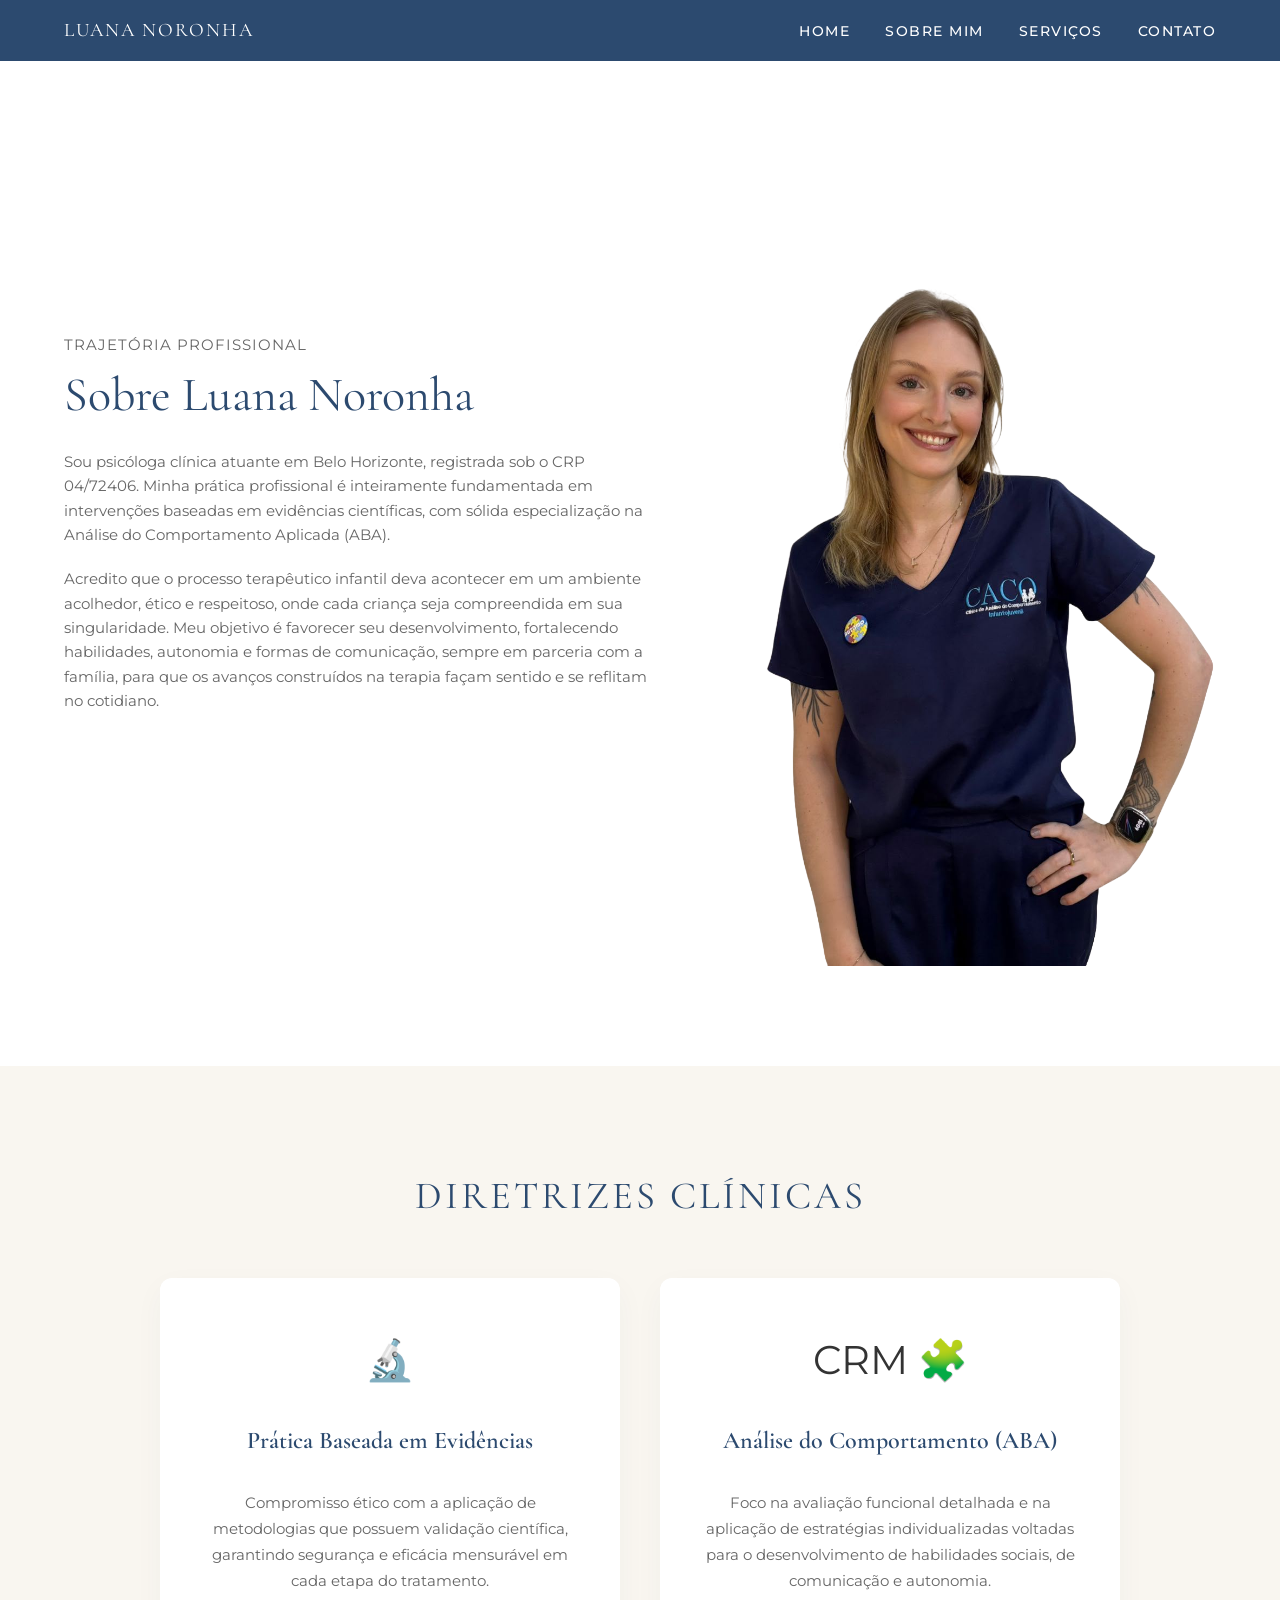
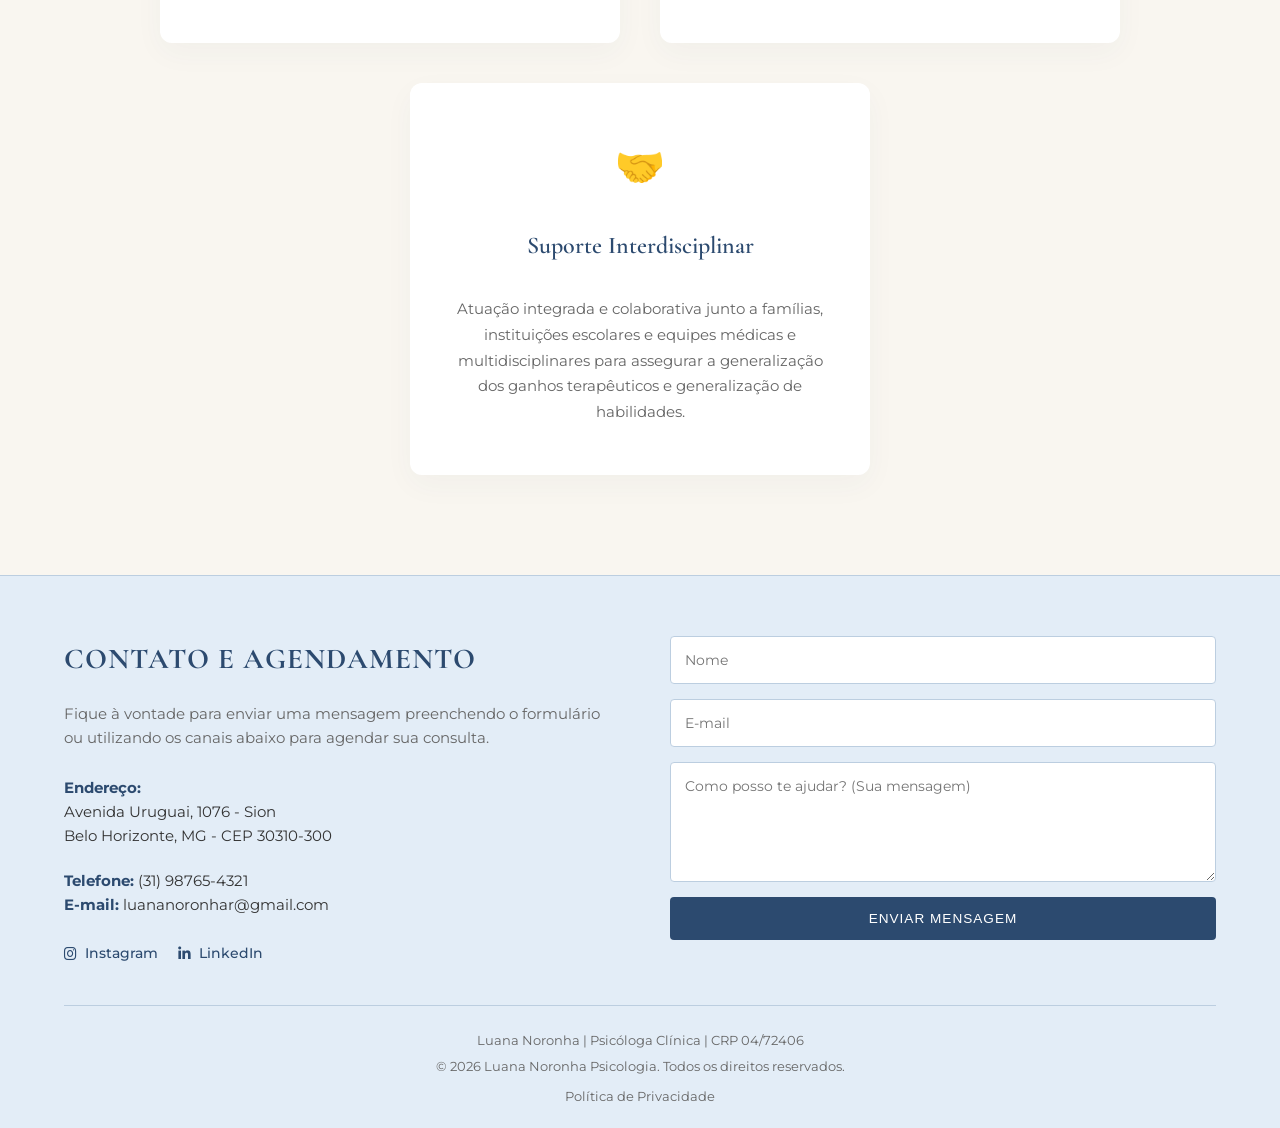
==== saibaMais.html @ 75915473 "Add files via upload" ====
<!doctype html>
<html lang="pt-BR">
  <head>
    <meta charset="UTF-8" />
    <meta name="viewport" content="width=device-width, initial-scale=1.0" />
    <title>Sobre Mim | Luana Noronha - Psicóloga Clínica</title>
    <link rel="preconnect" href="https://fonts.googleapis.com" />
    <link rel="preconnect" href="https://fonts.gstatic.com" crossorigin />
    <link rel="icon" type="image/png" href="assets/logo.png" />
    <link
      href="https://fonts.googleapis.com/css2?family=Cormorant+Garamond:ital,wght@0,400;0,600;1,400&family=Montserrat:wght@300;400;500;600&display=swap"
      rel="stylesheet"
    />
    <link
      rel="stylesheet"
      href="https://cdnjs.cloudflare.com/ajax/libs/font-awesome/6.5.1/css/all.min.css"
    />
    <link rel="stylesheet" href="https://unpkg.com/aos@next/dist/aos.css" />
    <link rel="stylesheet" href="style.css" />
  </head>
  <body>
    <header>
      <div class="nav-container">
        <a href="index.html" class="logo-text">LUANA NORONHA</a>

        <button class="menu-toggle" aria-label="Abrir menu">
          <i class="fas fa-bars"></i>
        </button>

        <nav class="nav-menu">
          <ul>
            <li><a href="index.html">HOME</a></li>
            <li><a href="saibaMais.html">SOBRE MIM</a></li>
            <li><a href="index.html#servicos">SERVIÇOS</a></li>
            <li class="desktop-only"><a href="#contato">CONTATO</a></li>
          </ul>
        </nav>
      </div>
    </header>

    <section class="por-que-escolher">
      <div class="pq-container">
        <div
          class="pq-content"
          data-aos="fade-right"
          data-aos-delay="200"
          data-aos-duration="1000"
        >
          <div
            class="subtitle"
            style="
              margin-bottom: 10px;
              color: var(--text-muted);
              letter-spacing: 1px;
              font-size: 0.95rem;
            "
          >
            TRAJETÓRIA PROFISSIONAL
          </div>
          <h1
            style="
              font-size: 3rem;
              margin-bottom: 25px;
              font-family: var(--font-serif);
              font-weight: 400;
              color: var(--primary-blue);
              line-height: 1.2;
            "
          >
            Sobre Luana Noronha
          </h1>
          <p
            style="
              margin-bottom: 20px;
              color: var(--text-muted);
              font-size: 0.95rem;
            "
          >
            Sou psicóloga clínica atuante em Belo Horizonte, registrada sob o
            CRP 04/72406. Minha prática profissional é inteiramente fundamentada
            em intervenções baseadas em evidências científicas, com sólida
            especialização na Análise do Comportamento Aplicada (ABA).
          </p>
          <p
            style="
              margin-bottom: 20px;
              color: var(--text-muted);
              font-size: 0.95rem;
            "
          >
            Acredito que o processo terapêutico infantil deva acontecer em um
            ambiente acolhedor, ético e respeitoso, onde cada criança seja
            compreendida em sua singularidade. Meu objetivo é favorecer seu
            desenvolvimento, fortalecendo habilidades, autonomia e formas de
            comunicação, sempre em parceria com a família, para que os avanços
            construídos na terapia façam sentido e se reflitam no cotidiano.
          </p>
        </div>

        <div
          class="pq-image"
          data-aos="fade-left"
          data-aos-delay="400"
          data-aos-duration="1000"
        >
          <img
            src="assets/profile.png"
            alt="Luana Noronha em ambiente profissional"
          />
        </div>
      </div>
    </section>

    <section class="especialidades">
      <h2 class="section-title" data-aos="fade-up">Diretrizes Clínicas</h2>
      <div class="cards-grid">
        <div class="card" data-aos="fade-up" data-aos-delay="100">
          <span
            class="icon"
            style="font-size: 2.5rem; display: block; margin-bottom: 15px"
            >🔬</span
          >
          <h3>Prática Baseada em Evidências</h3>
          <p>
            Compromisso ético com a aplicação de metodologias que possuem
            validação científica, garantindo segurança e eficácia mensurável em
            cada etapa do tratamento.
          </p>
        </div>

        <div class="card" data-aos="fade-up" data-aos-delay="250">
          <span
            class="icon"
            style="font-size: 2.5rem; display: block; margin-bottom: 15px"
            >CRM 🧩</span
          >
          <h3>Análise do Comportamento (ABA)</h3>
          <p>
            Foco na avaliação funcional detalhada e na aplicação de estratégias
            individualizadas voltadas para o desenvolvimento de habilidades
            sociais, de comunicação e autonomia.
          </p>
        </div>

        <div class="card" data-aos="fade-up" data-aos-delay="400">
          <span
            class="icon"
            style="font-size: 2.5rem; display: block; margin-bottom: 15px"
            >🤝</span
          >
          <h3>Suporte Interdisciplinar</h3>
          <p>
            Atuação integrada e colaborativa junto a famílias, instituições
            escolares e equipes médicas e multidisciplinares para assegurar a
            generalização dos ganhos terapêuticos e generalização de
            habilidades.
          </p>
        </div>
      </div>
    </section>

    <footer id="contato">
      <div class="footer-container">
        <div class="footer-info" data-aos="fade-right" data-aos-delay="100">
          <h3>CONTATO E AGENDAMENTO</h3>
          <p class="footer-description">
            Fique à vontade para enviar uma mensagem preenchendo o formulário ou
            utilizando os canais abaixo para agendar sua consulta.
          </p>
          <div class="info-item">
            <strong>Endereço:</strong><br />
            Avenida Uruguai, 1076 - Sion<br />
            Belo Horizonte, MG - CEP 30310-300
          </div>
          <div class="info-item">
            <strong>Telefone:</strong> (31) 98765-4321<br />
            <strong>E-mail:</strong> luananoronhar@gmail.com
          </div>

          <div class="social-icons">
            <a
              href="https://www.instagram.com/psi.luananoronha/"
              target="_blank"
              rel="noopener noreferrer"
              class="social-desktop"
              title="Instagram"
            >
              <i class="fab fa-instagram"></i> Instagram
            </a>
            <a
              href="https://www.linkedin.com/in/luananoronhar"
              target="_blank"
              rel="noopener noreferrer"
              class="social-desktop"
              title="LinkedIn"
            >
              <i class="fab fa-linkedin-in"></i> LinkedIn
            </a>

            <a
              href="instagram://user?username=psi.luananoronha"
              class="social-mobile"
            >
              <i class="fab fa-instagram"></i> Instagram
            </a>
            <a href="linkedin://profile/luananoronhar" class="social-mobile">
              <i class="fab fa-linkedin-in"></i> LinkedIn
            </a>
          </div>
        </div>

        <div
          class="footer-form-wrapper"
          data-aos="fade-left"
          data-aos-delay="250"
        >
          <form
            id="formWhatsapp"
            class="form-contato desktop-only-form"
            action="#"
            method="POST"
          >
            <input type="text" id="nome" placeholder="Nome" required />
            <input type="email" id="email" placeholder="E-mail" required />
            <textarea
              id="mensagem"
              placeholder="Como posso te ajudar? (Sua mensagem)"
              rows="5"
              required
            ></textarea>
            <button type="submit" class="btn-agenda">Enviar Mensagem</button>
          </form>

          <div class="footer-wpp-box mobile-only-box">
            <h3>AGENDAMENTO IMEDIATO</h3>
            <p>
              Clique no botão abaixo para abrir diretamente o WhatsApp e iniciar
              o seu atendimento de forma rápida e segura.
            </p>
            <a
              href="https://wa.me/5531987654321?text=Olá,%20Dra.%20Luana.%20Gostaria%20de%20saber%20mais%20sobre%20as%20consultas."
              target="_blank"
              rel="noopener noreferrer"
              class="btn-footer-wpp"
            >
              <i class="fab fa-whatsapp"></i> MARCAR CONSULTA VIA WHATSAPP
            </a>
          </div>
        </div>
      </div>

      <div class="footer-bottom">
        <p>Luana Noronha | Psicóloga Clínica | CRP 04/72406</p>
        <p>© 2026 Luana Noronha Psicologia. Todos os direitos reservados.</p>
        <div class="footer-links">
          <a href="#">Política de Privacidade</a>
        </div>
      </div>
    </footer>

    <script src="https://unpkg.com/aos@next/dist/aos.js"></script>
    <script src="app.js"></script>
  </body>
</html>
---- style.css ----
/* ==========================================================================
   1. CONFIGURAÇÕES GERAIS / CORES / TIPOGRAFIA
   ========================================================================== */
:root {
  --bg-light: #f9f6f0; /* Creme de fundo principal */
  --bg-blue: #e3edf7; /* Azul claro das seções secundárias */
  --primary-blue: #2c4a6f; /* Azul escuro institucional */
  --text-dark: #333333; /* Texto principal */
  --text-muted: #666666; /* Texto secundário */
  --white: #ffffff;
  --font-serif: "Cormorant Garamond", serif;
  --font-sans: "Montserrat", sans-serif;
}

* {
  margin: 0;
  padding: 0;
  box-sizing: border-box;
}

html,
body {
  overflow-x: hidden;
  width: 100%;
}

html {
  scroll-behavior: smooth;
  /* Cria uma folga no topo para links âncora, compensando a altura do header fixo */
  scroll-padding-top: 100px;
}

body {
  font-family: var(--font-sans);
  background-color: var(--bg-light);
  color: var(--text-dark);
  line-height: 1.6;
}

a {
  text-decoration: none;
  color: inherit;
}

img {
  max-width: 100%;
  height: auto;
  display: block;
}

/* ==========================================================================
   2. HEADER / NAVEGAÇÃO (DESKTOP PADRÃO)
   ========================================================================== */
header {
  background-color: var(--primary-blue);
  padding: 15px 5%;
  position: fixed;
  top: 0;
  left: 0;
  width: 100%;
  z-index: 1000;
  transition: all 0.4s cubic-bezier(0.25, 0.8, 0.25, 1);
}

.header-scrolled {
  padding: 10px 5%;
  box-shadow: 0 4px 20px rgba(44, 74, 111, 0.15);
  background-color: rgba(44, 74, 111, 0.95);
  backdrop-filter: blur(5px);
}

.nav-container {
  max-width: 1200px;
  margin: 0 auto;
  display: flex;
  justify-content: space-between;
  align-items: center;
}

.logo-text {
  font-family: var(--font-serif);
  color: var(--white);
  font-size: 1.2rem;
  letter-spacing: 2px;
}

nav ul {
  display: flex;
  list-style: none;
  gap: 35px;
}

nav ul li a {
  color: var(--white);
  font-size: 0.9rem;
  font-weight: 500;
  letter-spacing: 1.5px;
  position: relative;
  transition: opacity 0.3s;
}

nav ul li a::after {
  content: "";
  position: absolute;
  width: 0;
  height: 2px;
  bottom: -4px;
  left: 0;
  background-color: var(--white);
  transition: width 0.3s ease;
}

nav ul li a:hover::after {
  width: 100%;
}

.menu-toggle,
.mobile-only-icon {
  display: none;
}

.btn-header {
  background-color: transparent;
  color: var(--white);
  border: 1px solid var(--white);
  padding: 8px 18px;
  font-size: 0.85rem;
  font-weight: 500;
  letter-spacing: 1px;
  border-radius: 0;
  position: relative;
  overflow: hidden;
  transition: all 0.3s cubic-bezier(0.25, 0.8, 0.25, 1);
}

.btn-header:hover {
  background-color: var(--white);
  color: var(--primary-blue);
}

/* ==========================================================================
   3. HERO SECTION (DESKTOP)
   ========================================================================== */
.hero {
  max-width: 1200px;
  margin: 0 auto;
  padding: 140px 5% 100px 5%;
  display: flex;
  align-items: center;
  gap: 80px;
  background-color: transparent !important;
}

.hero-image {
  flex: 1;
  display: flex;
  justify-content: center;
  background-color: transparent !important;
  background: none !important;
  box-shadow: none !important;
  border: none !important;
}

.hero-image img {
  width: 100%;
  max-width: 450px;
  display: block;
  background-color: transparent !important;
  background: none !important;
  border: 0 !important;
  box-shadow: none !important;
  filter: drop-shadow(0px 10px 20px rgba(44, 74, 111, 0.12)) !important;
}

.hero-content {
  flex: 1.2;
}

.hero-content h1 {
  font-family: var(--font-serif);
  font-size: 3.5rem;
  color: var(--primary-blue);
  font-weight: 400;
  line-height: 1.1;
  margin-bottom: 5px;
}

.hero-content .subtitle {
  font-size: 0.95rem;
  color: var(--text-muted);
  letter-spacing: 1px;
  margin-bottom: 25px;
}

.hero-content h2 {
  font-family: var(--font-serif);
  font-size: 2rem;
  color: var(--primary-blue);
  font-weight: 400;
  line-height: 1.3;
  margin-bottom: 20px;
}

.hero-content p {
  color: var(--text-muted);
  margin-bottom: 30px;
  font-size: 0.95rem;
}

.btn-primary {
  background-color: var(--primary-blue);
  color: var(--white);
  padding: 12px 35px;
  border-radius: 25px;
  font-size: 0.9rem;
  font-weight: 500;
  display: inline-block;
  position: relative;
  overflow: hidden;
  transition: all 0.3s cubic-bezier(0.25, 0.8, 0.25, 1);
}

.btn-primary:hover {
  background-color: #1e334f;
  transform: translateY(-2px);
}

/* ==========================================================================
   4. TÍTULOS DE SEÇÃO
   ========================================================================== */
.section-title {
  text-align: center;
  font-family: var(--font-serif);
  font-size: 2.4rem;
  color: var(--primary-blue);
  font-weight: 400;
  margin-bottom: 15px;
  text-transform: uppercase;
  letter-spacing: 3px;
}

/* ==========================================================================
   5. SEÇÃO: ESPECIALIDADES (TRIANGULAR DESKTOP)
   ========================================================================== */
.especialidades {
  max-width: 1200px;
  margin: 0 auto;
  padding: 100px 5%;
}

.cards-grid {
  display: flex;
  flex-wrap: wrap;
  justify-content: center;
  gap: 40px;
  margin-top: 50px;
  max-width: 1000px;
  margin-left: auto;
  margin-right: auto;
}

.card {
  background-color: var(--white);
  padding: 50px 35px;
  border-radius: 12px;
  text-align: center;
  box-shadow: 0 10px 30px rgba(44, 74, 111, 0.04);
  display: flex;
  flex-direction: column;
  gap: 15px;
  flex: 1 1 calc(50% - 20px);
  min-width: 340px;
  max-width: 460px;
  transition:
    transform 0.4s cubic-bezier(0.165, 0.84, 0.44, 1),
    box-shadow 0.4s cubic-bezier(0.165, 0.84, 0.44, 1);
}

.card:hover {
  transform: translateY(-8px);
  box-shadow: 0 12px 30px rgba(44, 74, 111, 0.1);
}

.card .icon {
  font-size: 2.5rem;
  margin-bottom: 15px;
  display: block;
}

.card h3 {
  font-family: var(--font-serif);
  font-size: 1.5rem;
  color: var(--primary-blue);
  margin-bottom: 15px;
  font-weight: 600;
}

.card p {
  color: var(--text-muted);
  font-size: 0.95rem;
  line-height: 1.7;
}

/* ==========================================================================
   6. SEÇÃO: POR QUE ESCOLHER
   ========================================================================== */
.por-que-escolher {
  background-color: var(--white);
  padding: 100px 5%;
}

.pq-container {
  max-width: 1200px;
  margin: 0 auto;
  display: flex;
  align-items: center;
  gap: 80px;
}

.pq-image {
  flex: 1;
}

.pq-image img {
  width: 100%;
  border-radius: 4px;
}

.pq-content {
  flex: 1.2;
}

.pq-content p {
  color: var(--text-muted);
  margin-bottom: 25px;
  font-size: 0.95rem;
}

.pq-list {
  list-style: none;
  display: flex;
  flex-direction: column;
  gap: 25px;
}

.pq-list li {
  font-size: 0.95rem;
}

.pq-list strong {
  color: var(--primary-blue);
  display: block;
  margin-bottom: 4px;
}

/* ==========================================================================
   7. SEÇÃO: DEPOIMENTOS
   ========================================================================== */
.depoimentos {
  background-color: var(--bg-light);
  padding: 100px 5%;
}

.depoimentos-container {
  max-width: 1200px;
  margin: 50px auto 0;
  display: grid;
  grid-template-columns: repeat(auto-fit, minmax(300px, 1fr));
  gap: 40px;
}

.depoimento-card {
  background: var(--white);
  padding: 40px 35px;
  border-radius: 8px;
  box-shadow: 0 10px 25px rgba(0, 0, 0, 0.02);
  display: flex;
  flex-direction: column;
  justify-content: space-between;
}

.depoimento-card p {
  font-style: italic;
  color: var(--text-muted);
  font-size: 0.9rem;
  margin-bottom: 15px;
}

.depoimento-card h4 {
  font-size: 0.9rem;
  color: var(--primary-blue);
  font-weight: 600;
}

.depoimento-card span {
  font-size: 0.8rem;
  color: var(--text-muted);
  display: block;
}

/* ==========================================================================
   8. FOOTER UNIFICADO (COM CONDIÇÃO DESKTOP)
   ========================================================================== */
footer {
  background-color: var(--bg-blue);
  border-top: 1px solid #bccee0;
  padding: 60px 5% 20px;
  color: var(--text-dark);
}

.footer-container {
  max-width: 1200px;
  margin: 0 auto;
  display: grid;
  grid-template-columns: 1fr 1fr;
  gap: 60px;
  margin-bottom: 40px;
}

.footer-info h3 {
  font-family: var(--font-serif);
  font-size: 1.8rem;
  color: var(--primary-blue);
  margin-bottom: 20px;
  letter-spacing: 1px;
}

.footer-description {
  color: var(--text-muted);
  font-size: 0.95rem;
  margin-bottom: 25px;
}

.desktop-only-form {
  display: flex !important;
  flex-direction: column;
  gap: 15px;
}

.mobile-only-box {
  display: none !important;
}

/* Caixa do WhatsApp Ajustada para Centralização Perfeita */
.footer-wpp-box {
  display: flex;
  flex-direction: column;
  justify-content: center;
  align-items: center;
  background-color: var(--white);
  padding: 40px;
  border-radius: 12px;
  box-shadow: 0 10px 30px rgba(44, 74, 111, 0.05);
  text-align: center;
}

.footer-wpp-box h3 {
  font-family: var(--font-serif);
  font-size: 1.6rem;
  color: var(--primary-blue);
  margin-bottom: 15px;
  letter-spacing: 1px;
}

.footer-wpp-box p {
  color: var(--text-muted);
  font-size: 0.95rem;
  margin-bottom: 25px;
  line-height: 1.6;
}

/* Botão Blindado Contra Quebras no iPhone */
.btn-footer-wpp {
  background-color: #25d366;
  color: var(--white);
  padding: 16px 25px;
  border-radius: 30px;
  font-weight: 600;
  letter-spacing: 0.5px;
  font-size: 0.85rem;
  display: flex;
  align-items: center;
  justify-content: center;
  gap: 10px;
  box-shadow: 0 4px 20px rgba(37, 211, 102, 0.25);
  transition: all 0.3s cubic-bezier(0.25, 0.8, 0.25, 1);
  width: 100%;
  max-width: 340px;
  margin: 0 auto;
}

.btn-footer-wpp:hover {
  background-color: #20ba59;
  transform: translateY(-2px);
  box-shadow: 0 6px 25px rgba(37, 211, 102, 0.4);
}

.btn-footer-wpp i {
  display: inline-block;
  font-size: 1.2rem;
  position: static;
}

/* Redes Sociais Padrão Computador */
.social-desktop {
  display: inline-flex !important;
  align-items: center;
  gap: 8px;
}

.social-mobile {
  display: none !important;
}

.form-contato input,
.form-contato textarea {
  width: 100%;
  padding: 14px;
  border: 1px solid #bccee0;
  background-color: var(--white);
  font-family: var(--font-sans);
  font-size: 0.9rem;
  border-radius: 4px;
  outline: none;
  transition: border-color 0.3s;
}

.form-contato input:focus,
.form-contato textarea:focus {
  border-color: var(--primary-blue);
}

.btn-agenda {
  background-color: var(--primary-blue);
  color: var(--white);
  padding: 14px 25px;
  border: none;
  border-radius: 4px;
  font-weight: 500;
  letter-spacing: 1px;
  cursor: pointer;
  text-transform: uppercase;
  font-size: 0.85rem;
  position: relative;
  overflow: hidden;
  transition: all 0.3s cubic-bezier(0.25, 0.8, 0.25, 1);
}

.btn-agenda:hover {
  background-color: #1e334f;
  transform: translateY(-1px);
}

.info-item {
  margin-bottom: 20px;
  font-size: 0.95rem;
  line-height: 1.6;
}

.info-item strong {
  color: var(--primary-blue);
}

.social-icons {
  margin-top: 25px;
  display: flex;
  gap: 20px;
}

.social-icons a {
  font-size: 0.9rem;
  color: var(--primary-blue);
  font-weight: 500;
  transition: opacity 0.3s;
}

.social-icons a:hover {
  opacity: 0.7;
}

.footer-bottom {
  max-width: 1200px;
  margin: 0 auto;
  border-top: 1px solid #bccee0;
  padding-top: 25px;
  text-align: center;
  font-size: 0.8rem;
  color: var(--text-muted);
}

.footer-bottom p {
  margin-bottom: 5px;
}

.footer-links {
  margin-top: 10px;
}

.footer-links a {
  transition: color 0.3s;
}

.footer-links a:hover {
  color: var(--primary-blue);
}

/* ==========================================================================
   9. MEDIA QUERIES (SISTEMA DE RESPONSIVIDADE EM CASCATA)
   ========================================================================== */

/* --- TABLETS E LAPTOPS PEQUENOS (Até 1024px) --- */
@media (max-width: 1024px) {
  .hero,
  .pq-container {
    gap: 40px;
  }
  .hero-content h1 {
    font-size: 2.8rem;
  }
}

/* --- SMARTPHONES E TABLETS EM PÉ (Até 768px - FOCO MOBILE) --- */
@media (max-width: 768px) {
  .hero,
  .especialidades,
  .por-que-escolher,
  .depoimentos,
  footer {
    padding: 60px 6% !important;
  }

  html {
    scroll-padding-top: 130px; /* Um pouco maior no mobile para dar mais respiro */
  }

  .section-title {
    font-size: 1.8rem;
    letter-spacing: 2px;
    margin-bottom: 35px;
    line-height: 1.3;
    text-align: center !important;
  }

  /* Menu Hamburguer Ativo */
  header {
    padding: 15px 6%;
  }

  .menu-toggle {
    display: block;
    background: none;
    border: none;
    color: var(--white);
    font-size: 1.5rem;
    cursor: pointer;
    z-index: 1100;
  }

  .nav-menu {
    position: absolute;
    top: 100%;
    left: 0;
    width: 100%;
    background-color: rgba(44, 74, 111, 0.98);
    backdrop-filter: blur(10px);
    padding: 30px 0;
    box-shadow: 0 10px 20px rgba(0, 0, 0, 0.1);
    opacity: 0;
    visibility: hidden;
    transform: translateY(-10px);
    transition: all 0.3s cubic-bezier(0.25, 0.8, 0.25, 1);
  }

  .nav-menu.menu-active {
    opacity: 1;
    visibility: visible;
    transform: translateY(0);
  }

  nav ul {
    flex-direction: column;
    align-items: center;
    gap: 25px;
  }

  .desktop-only {
    display: none;
  }

  .mobile-only-icon {
    display: inline-block;
    margin-right: 8px;
    font-size: 1.1rem;
  }

  /* Header WhatsApp Verde */
  .btn-header {
    background-color: #25d366 !important;
    color: #fff !important;
    border: none !important;
    padding: 10px 20px;
    border-radius: 30px;
    font-size: 0.85rem;
    font-weight: 600;
    box-shadow: 0 4px 15px rgba(37, 211, 102, 0.3);
  }

  .btn-header:hover {
    background-color: #20ba59 !important;
    transform: translateY(-1px);
  }

  /* Hero Section Mobile */
  .hero {
    flex-direction: column;
    text-align: center;
    padding-top: 140px !important;
    padding-bottom: 40px !important;
    gap: 40px;
  }

  body > section:first-of-type {
    padding-top: 140px !important;
  }

  .hero-image {
    order: 1;
    max-width: 260px;
    margin: 0 auto;
  }

  .hero-content {
    order: 2;
    display: flex;
    flex-direction: column;
    align-items: center;
  }

  .hero-content h1 {
    font-size: 2.2rem;
  }

  .hero-content h2 {
    font-size: 1.4rem;
    line-height: 1.4;
  }

  .hero-content p {
    font-size: 0.95rem;
    text-align: justify;
  }

  .hero .btn-primary {
    display: none !important;
  }

  /* Grid em Coluna Única */
  .cards-grid {
    flex-direction: column;
    align-items: center;
    gap: 25px;
    margin-top: 35px;
  }

  .card {
    width: 100%;
    max-width: 100%;
    padding: 35px 25px;
  }

  /* Sobre Mim Mobile */
  .pq-container {
    flex-direction: column;
    gap: 40px;
  }

  .por-que-escolher .pq-container {
    display: flex;
    flex-direction: column;
  }

  .pq-content {
    order: 1;
  }

  .pq-image {
    order: 2;
    max-width: 100%;
    margin: 0 auto;
  }

  .pq-content p {
    text-align: justify;
  }

  .pq-list {
    text-align: left;
    gap: 20px;
    padding-left: 0;
  }

  /* Depoimentos Mobile */
  .depoimentos-container {
    display: flex;
    flex-direction: column;
    gap: 25px;
    margin-top: 35px;
  }

  .depoimento-card {
    padding: 30px 25px;
  }

  /* Condicionais do Rodapé Mobile */
  .desktop-only-form {
    display: none !important;
  }

  .mobile-only-box {
    display: flex !important;
  }

  .footer-container {
    grid-template-columns: 1fr;
    gap: 45px;
    text-align: center;
  }

  .footer-wpp-box {
    padding: 35px 20px;
  }

  .btn-footer-wpp {
    width: 100%;
    padding: 15px 15px;
  }

  /* Redes Sociais no Mobile: Troca de Web para App Nativo */
  .social-desktop {
    display: none !important;
  }

  .social-mobile {
    display: inline-flex !important;
    align-items: center;
    gap: 8px;
    font-size: 0.95rem;
    padding: 8px 16px;
    background-color: rgba(44, 74, 111, 0.05);
    border-radius: 20px;
  }

  .social-icons {
    justify-content: center;
    margin-top: 25px;
  }

  .footer-bottom {
    text-align: center;
    flex-direction: column;
    gap: 12px;
    padding-top: 25px;
  }

  .especialidades,
  .depoimentos,
  footer {
    padding: 60px 6% !important;
  }
}

/* --- DISPOSITIVOS ULTRA COMPACTOS (Até 375px) --- */
@media (max-width: 375px) {
  .hero-content h1 {
    font-size: 1.9rem;
  }

  .logo-text {
    font-size: 1rem;
  }
}
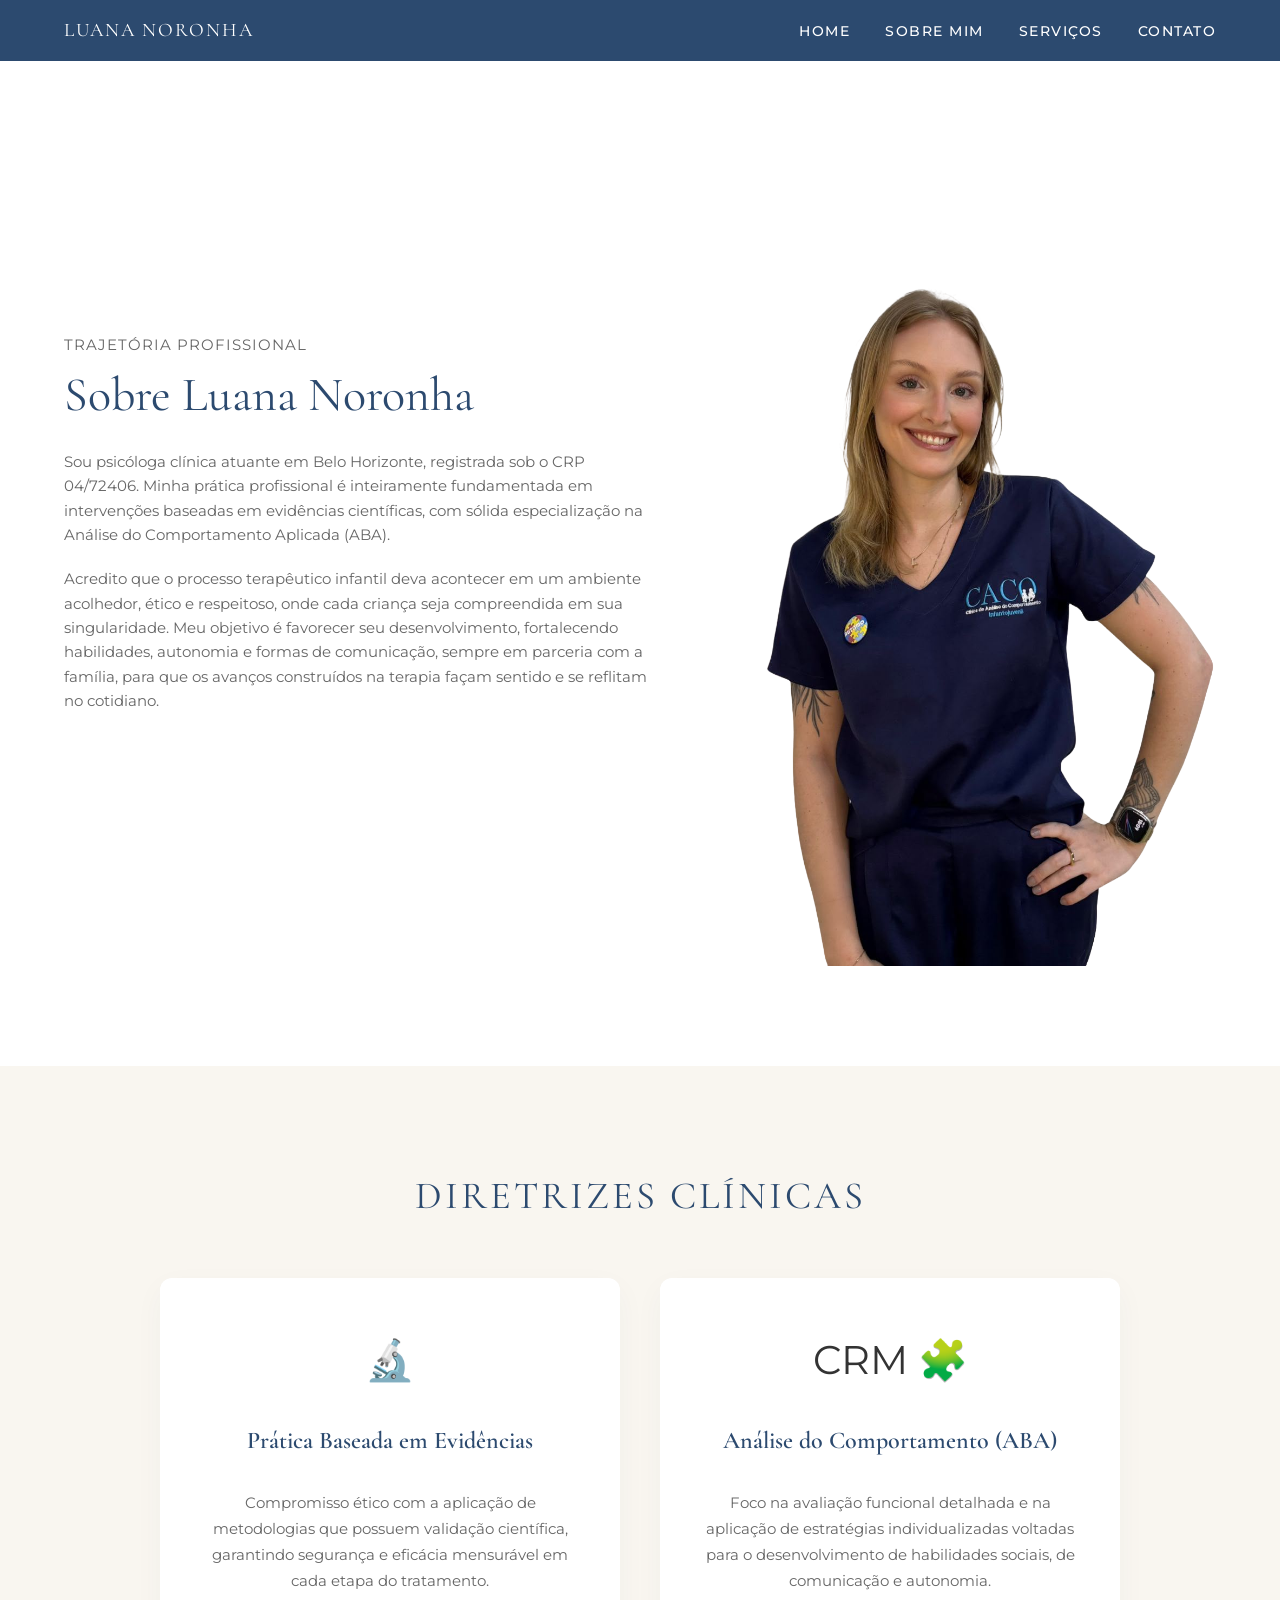
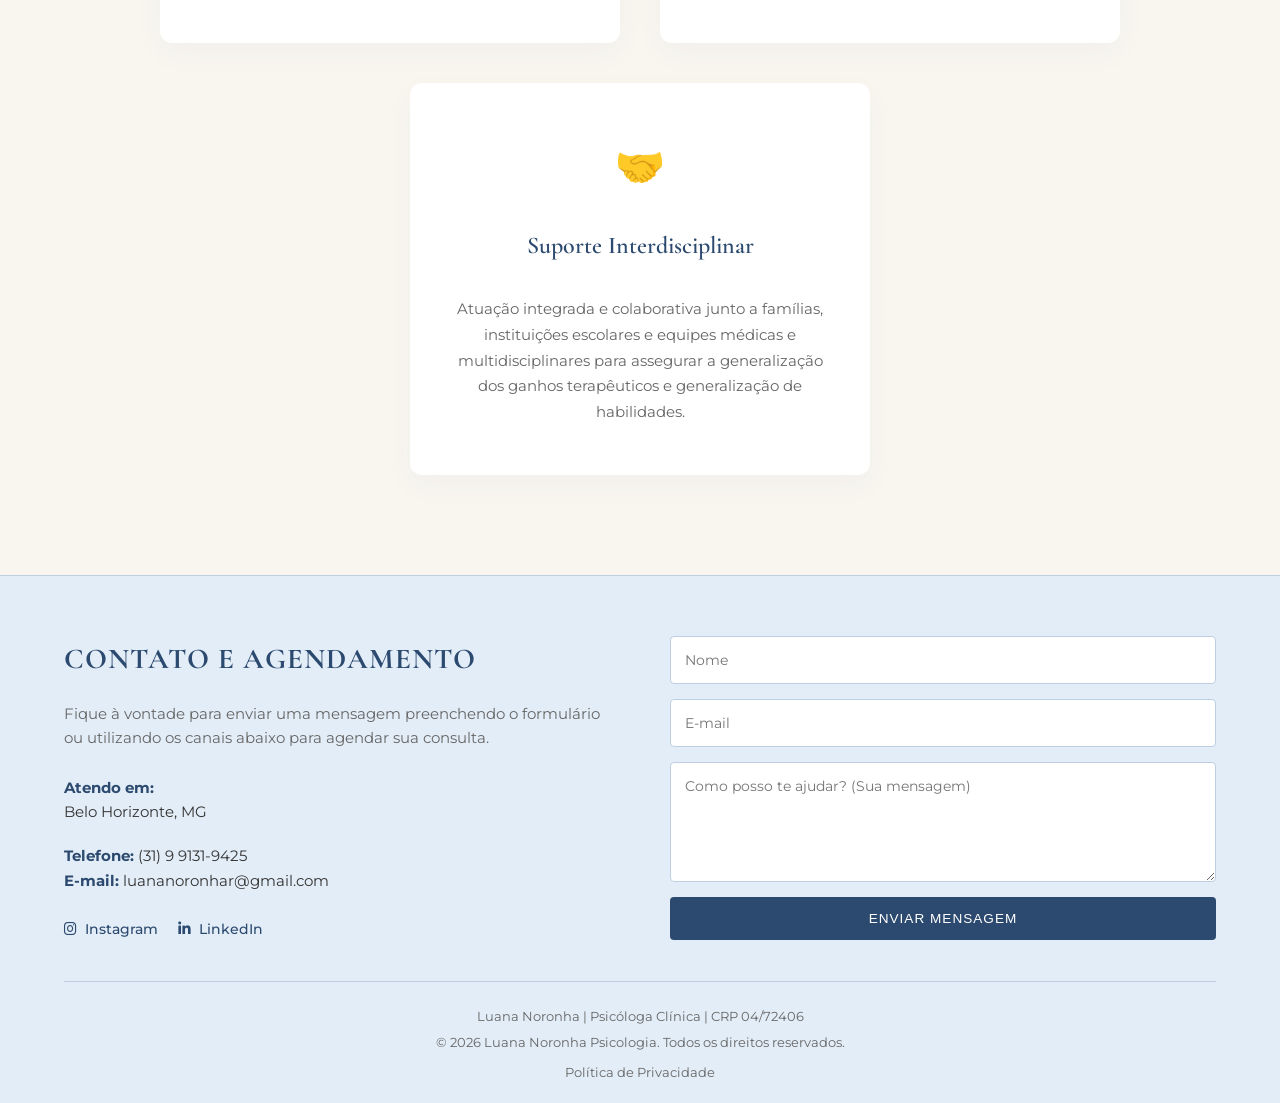
==== commit 3d4b7ea1: "arrumei o footer da pagina sobre mim" ====
--- a/saibaMais.html
+++ b/saibaMais.html
@@ -168,12 +168,11 @@
             utilizando os canais abaixo para agendar sua consulta.
           </p>
           <div class="info-item">
-            <strong>Endereço:</strong><br />
-            Avenida Uruguai, 1076 - Sion<br />
-            Belo Horizonte, MG - CEP 30310-300
+            <strong>Atendo em:</strong><br />
+            Belo Horizonte, MG
           </div>
           <div class="info-item">
-            <strong>Telefone:</strong> (31) 98765-4321<br />
+            <strong>Telefone:</strong> (31) 9 9131-9425<br />
             <strong>E-mail:</strong> luananoronhar@gmail.com
           </div>
 
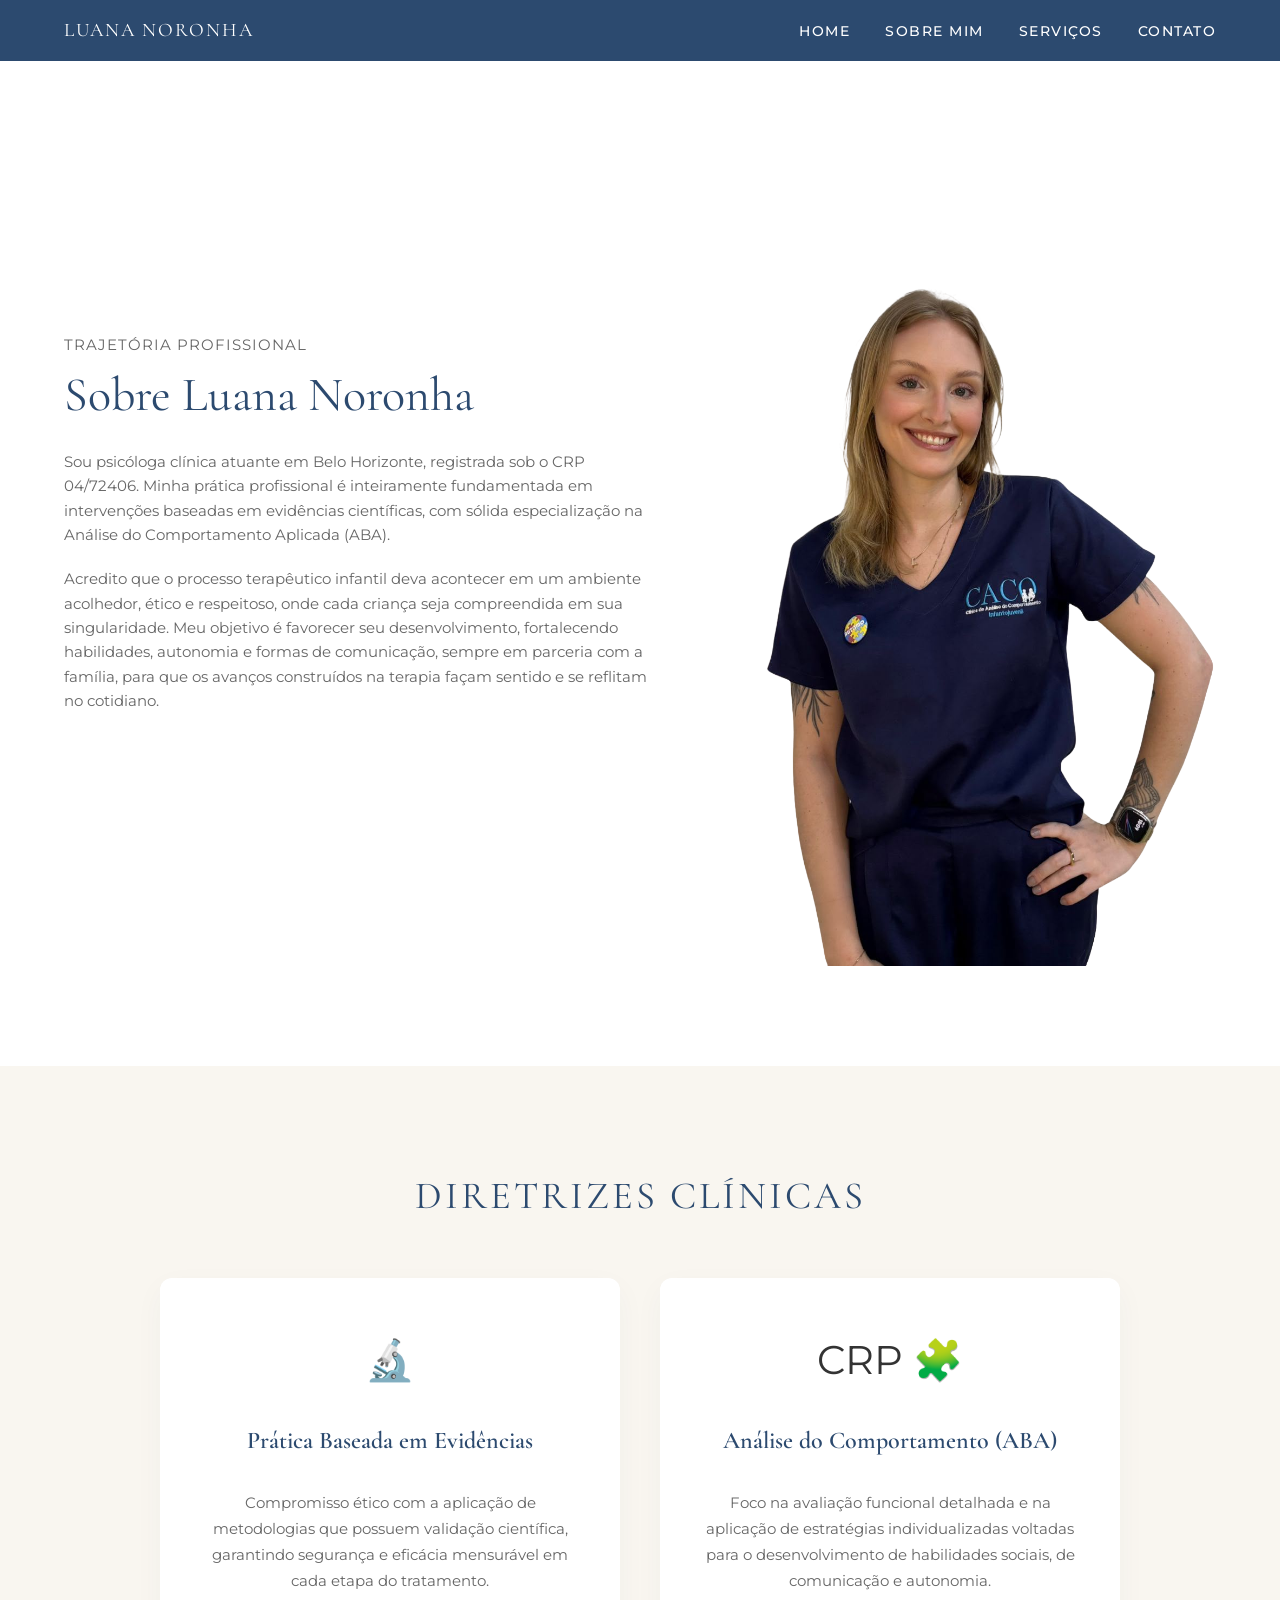
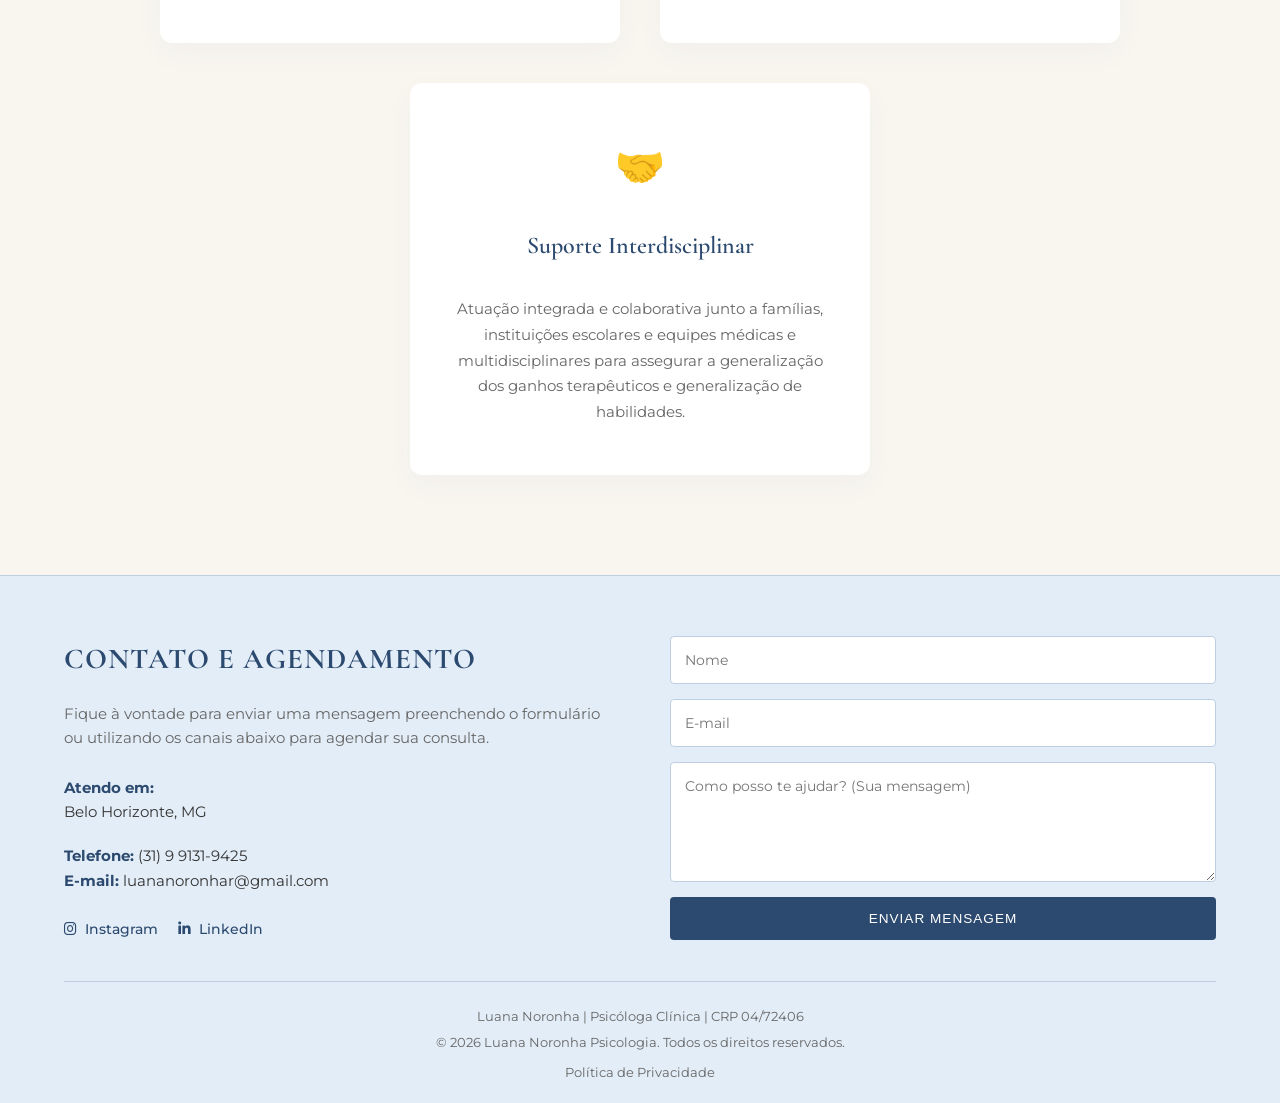
==== commit 99a5a5e9: "Atualizar o saibaMais.html troca de CRM para CRP" ====
--- a/saibaMais.html
+++ b/saibaMais.html
@@ -132,7 +132,7 @@
           <span
             class="icon"
             style="font-size: 2.5rem; display: block; margin-bottom: 15px"
-            >CRM 🧩</span
+            >CRP 🧩</span
           >
           <h3>Análise do Comportamento (ABA)</h3>
           <p>
